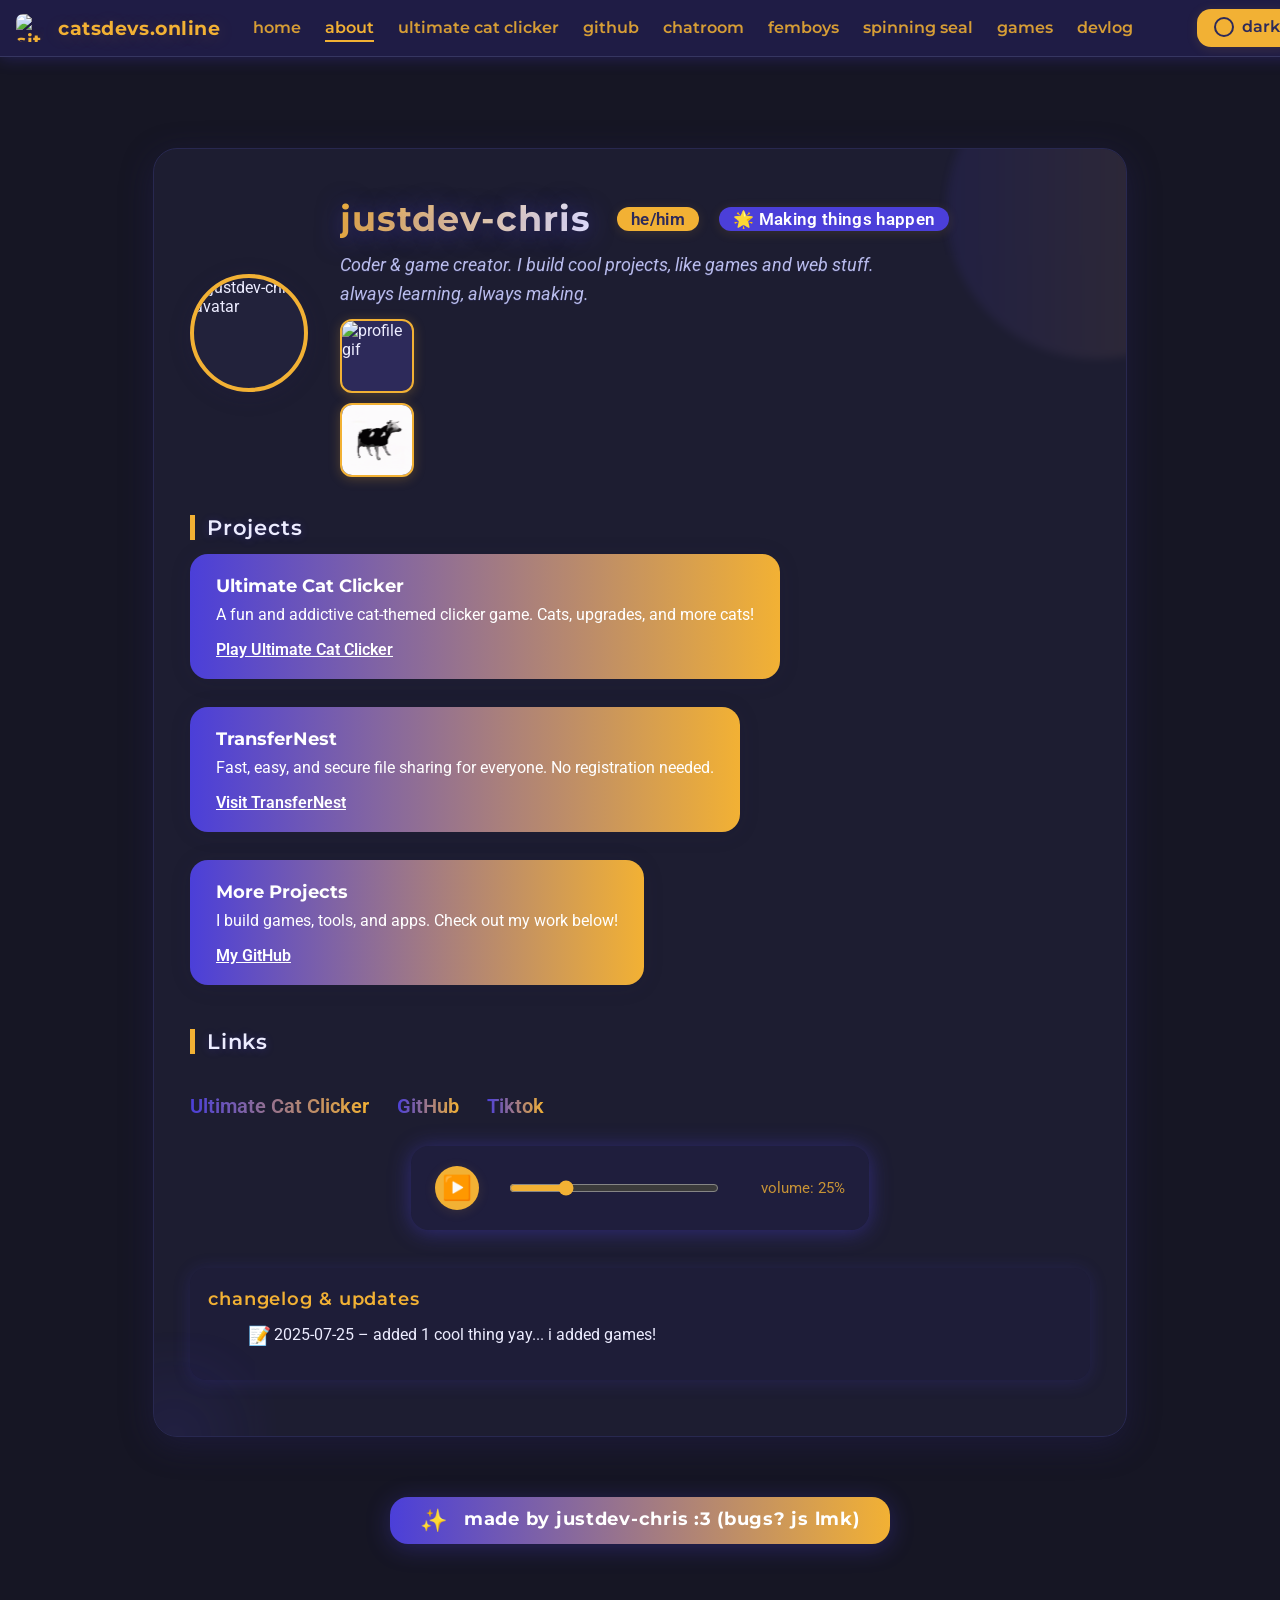
==== about/index.html @ 3395d658 "Update index.html" ====
<!DOCTYPE html>
<html lang="en">
<head>
    <meta charset="UTF-8">
    <meta name="viewport" content="width=device-width, initial-scale=1.0">
    <title>cats go brrrr</title>
    <!-- lol sum og meta tags so when sharing the url yk -->
    <meta property="og:title" content="cats go brrrr – justdev-chris" />
    <meta property="og:description" content="catsdevs.online go brrr. Made by justdev-chris!" />
    <meta property="og:image" content="https://avatars.githubusercontent.com/u/185311413?v=4" />
    <meta property="og:type" content="website" />
    <meta property="og:url" content="https://catsdevs.online/about" />
    <meta name="theme-color" content="#161624" />
    <link href="https://fonts.googleapis.com/css2?family=Montserrat:wght@600;700&family=Roboto:wght@400;500&display=swap" rel="stylesheet">
    <link rel="stylesheet" href="style.css">
</head>
<body>
    <!-- nav stuff and sum other stuff -->
    <nav class="navbar">
        <span class="site-logo">
            <img src="https://avatars.githubusercontent.com/u/185311413?v=4" alt="site avatar" />
            catsdevs.online
        </span>
        <div class="nav-links">
            <a href="/" >home</a>
            <a href="/about" class="active">about</a>
            <a href="/" target="_blank">ultimate cat clicker</a>
            <a href="https://github.com/justdev-chris" target="_blank">github</a>
            <a href="/assets">chatroom</a>
            <a href="/assets/femboys">femboys</a>
            <a href="/assets/seal.html">spinning seal</a>
            <a href="/GMFIXV2/">games</a>
            <a href="/assets/devlog">devlog</a>
        </div>
        <div class="nav-right">
            <button class="nav-btn" id="darkModeBtn" title="Toggle dark/light mode">
                <svg id="darkModeIcon" width="22" height="22" viewBox="0 0 22 22" fill="none">
                    <circle cx="11" cy="11" r="9" stroke="#2d2a5a" stroke-width="2"/>
                    <path id="moonPath" d="M15 11a4 4 0 1 1-8 0c0-2.2 1.8-4 4-4a4 4 0 0 1 4 4z" fill="#f2b134"/>
                </svg>
                dark
            </button>
        </div>
    </nav>
    <audio id="bg-music" src="track2.mp3" preload="auto"></audio>
    <div class="container">
        <div class="header">
            <img class="profile-img" src="https://avatars.githubusercontent.com/u/185311413?v=4" alt="justdev-chris avatar">
            <div>
                <div class="info-block">
                    <span class="dev-alias">justdev-chris</span>
                    <span class="pronouns">he/him</span>
                    <span class="status">🌟 Making things happen</span>
                </div>
                <div class="bio">
                    Coder & game creator. I build cool projects, like games and web stuff.<br>
                    always learning, always making.
                </div>
                <img class="gif-preview" src="https://c.tenor.com/3DzhsHs_8G8AAAAC/tenor.gif" alt="profile gif">
                <img class="gif-preview" src="background.gif" alt="profile gif">
            </div>
        </div>

        <div class="section-title">Projects</div>
        <div class="projects-list">
            <div class="project-card">
                <div>
                    <div class="project-title">Ultimate Cat Clicker</div>
                    <div class="project-desc">A fun and addictive cat-themed clicker game. Cats, upgrades, and more cats!</div>
                </div>
                <a class="project-link" href="https://catsdevs.online" target="_blank">Play Ultimate Cat Clicker</a>
            </div>
            <div class="project-card">
                <div>
                    <div class="project-title">TransferNest</div>
                    <div class="project-desc">Fast, easy, and secure file sharing for everyone. No registration needed.</div>
                </div>
                <a class="project-link" href="https://catsdevs.online/TransferNest" target="_blank">Visit TransferNest</a>
            </div>
            <div class="project-card">
                <div>
                    <div class="project-title">More Projects</div>
                    <div class="project-desc">I build games, tools, and apps. Check out my work below!</div>
                </div>
                <a class="project-link" href="https://github.com/justdev-chris" target="_blank">My GitHub</a>
            </div>
        </div>

        <div class="section-title">Links</div>
        <div class="contact">
            <a href="https://catsdevs.online" target="_blank">Ultimate Cat Clicker</a>
            <a href="https://github.com/justdev-chris" target="_blank">GitHub</a>
            <a href="https://tiktok.com/@chris_230" target="_blank">Tiktok</a>
        </div>

        <!-- boombox ahh -->
        <div class="player-wrap" id="player-wrap">
            <button class="player-btn" id="player-play" title="Play/Pause" aria-label="Play/Pause">▶️</button>
            <input class="player-slider" id="player-volume" type="range" min="0" max="1" step="0.01" value="0.25" title="Volume">
            <span class="player-label" id="player-status">volume: 25%</span>
        </div>

        <!-- changlog -->
        <div class="changelog">
            <div class="changelog-title">changelog & updates</div>
            <ul class="changelog-list">
                <li>2025-07-25 – added 1 cool thing yay... i added games!</li>
            </ul>
        </div>
    </div>
    <footer class="footer">
      <a class="footer-link" href="https://github.com/justdev-chris" target="_blank" rel="noopener noreferrer">
        <span>made by justdev-chris :3 (bugs? js lmk)</span>
      </a>
    <script src="script.js"></script>
    <script src="main.js"></script>
</body>
</html>
---- about/style.css ----
:root {
    --primary: #ececff;
    --accent: #f2b134;
    --bg: #161624;
    --card-bg: rgba(30, 30, 50, 0.94);
    --text: #ececff;
    --gradient: linear-gradient(90deg, #4b3fd9 0%, #f2b134 100%);
    --border: #282850;
    --shadow: 0 8px 32px 0 rgba(36, 32, 84, 0.44);
    --nav-bg: rgba(36,32,84,0.7);
    --nav-border: #363661;
    --nav-text: #f2b134;
    --light-bg: #f7f9fc;
    --light-card-bg: #fff;
    --light-primary: #2d2a5a;
    --light-text: #282828;
    --light-border: #d4d4ef;
}
[data-theme='light'] {
    --bg: var(--light-bg);
    --card-bg: var(--light-card-bg);
    --primary: var(--light-primary);
    --text: var(--light-text);
    --nav-bg: #ececff;
    --nav-text: #4b3fd9;
    --border: var(--light-border);
}
body {
    background: var(--bg);
    font-family: 'Roboto', Arial, sans-serif;
    color: var(--text);
    min-height: 100vh;
    padding: 40px;
    position: relative;
    overflow-x: hidden;
    transition: background 0.6s cubic-bezier(.77,0,.18,1);
}
.navbar {
    width: 100vw;
    max-width: 100%;
    background: var(--nav-bg);
    border-bottom: 1.5px solid var(--nav-border);
    box-shadow: 0 2px 14px #4b3fd940;
    font-family: 'Montserrat', sans-serif;
    display: flex;
    align-items: center;
    padding: 0 16px;
    position: fixed;
    top: 0;
    left: 0;
    z-index: 99;
    height: 56px;
    transition: background 0.5s;
}
.navbar .site-logo {
    font-weight: 700;
    font-size: 1.18em;
    color: var(--accent);
    margin-right: 32px;
    letter-spacing: 0.03em;
    text-shadow: 0 2px 18px #f2b13430;
    display: flex;
    align-items: center;
    gap: 7px;
}
.navbar .site-logo img {
    width: 28px;
    height: 28px;
    border-radius: 7px;
    margin-right: 7px;
}
.navbar .nav-links {
    display: flex;
    gap: 24px;
    font-size: 1em;
}
.navbar .nav-links a {
    color: var(--nav-text);
    text-decoration: none;
    font-weight: 600;
    position: relative;
    opacity: 0.87;
    padding: 3px 0;
    transition: color 0.18s, opacity 0.15s;
}
.navbar .nav-links a.active {
    color: var(--accent);
    border-bottom: 2px solid var(--accent);
    opacity: 1;
}
.navbar .nav-links a:not(.active):hover {
    opacity: 1;
    color: var(--accent);
}
.navbar .nav-right {
    margin-left: auto;
    display: flex;
    align-items: center;
    gap: 18px;
}
.navbar .nav-btn {
    background: var(--accent);
    border: none;
    border-radius: 14px;
    padding: 7px 16px;
    color: #2d2a5a;
    font-size: 1em;
    font-family: inherit;
    font-weight: 600;
    cursor: pointer;
    box-shadow: 0 2px 12px #f2b13420;
    transition: background 0.16s, color 0.15s, transform 0.13s;
}
.navbar .nav-btn:active {
    background: #f2b134cc;
    transform: scale(0.96);
}
.navbar .nav-btn svg {
    vertical-align: middle;
    margin-right: 7px;
    margin-bottom: 2px;
}
.container {
    max-width: 900px;
    margin: 100px auto 40px auto;
    background: var(--card-bg);
    box-shadow: var(--shadow);
    border-radius: 24px;
    padding: 48px 36px;
    position: relative;
    overflow: hidden;
    border: 1.5px solid var(--border);
    transition: background 0.5s, color 0.5s, border 0.5s;
    animation: fadeInUp 1s cubic-bezier(.77,0,.18,1);
}
@keyframes fadeInUp {
    from {
        opacity: 0;
        transform: translateY(60px) scale(.97);
    }
    to {
        opacity: 1;
        transform: translateY(0) scale(1);
    }
}
.container::before,
.container::after {
    content: '';
    position: absolute;
    z-index: 0;
    pointer-events: none;
}
.container::before {
    top: -90px; right: -120px;
    width: 300px; height: 300px;
    background: var(--gradient);
    border-radius: 50%;
    opacity: 0.10;
    filter: blur(4px);
    animation: gradientMove 12s infinite linear alternate;
}
.container::after {
    left: -80px; bottom: -100px;
    width: 200px; height: 200px;
    background: radial-gradient(circle, #4b3fd9 0%, transparent 80%);
    opacity: 0.1;
    filter: blur(6px);
    animation: gradientMove2 14s infinite linear alternate;
}
@keyframes gradientMove {
    0% {top: -90px; right: -120px;}
    100% {top: -120px; right: -70px;}
}
@keyframes gradientMove2 {
    0% {left: -80px; bottom: -100px;}
    100% {left: -60px; bottom: -80px;}
}
.header {
    display: flex;
    align-items: center;
    z-index: 2;
    position: relative;
    animation: fadeInUp 1.4s cubic-bezier(.77,0,.18,1);
}
.profile-img {
    width: 110px;
    height: 110px;
    border-radius: 50%;
    border: 4px solid var(--accent);
    box-shadow: 0 4px 22px rgba(44,34,84,0.18);
    margin-bottom: 8px;
    margin-right: 32px;
    object-fit: cover;
    background: #22223b;
    transition: box-shadow 0.2s;
}
.profile-img:hover {
    box-shadow: 0 8px 30px #f2b13460;
}
.info-block {
    display: flex;
    align-items: center;
    gap: 16px;
    margin-bottom: 6px;
    flex-wrap: wrap;
}
.dev-alias {
    font-family: 'Montserrat', sans-serif;
    font-size: 2.2rem;
    font-weight: 700;
    color: var(--primary);
    margin-right: 10px;
    letter-spacing: 1px;
    text-shadow: 0 2px 24px #4b3fd980;
    background: linear-gradient(90deg, #f2b134 0%, #ececff 100%);
    -webkit-background-clip: text;
    -webkit-text-fill-color: transparent;
    transition: color 0.4s;
    cursor: pointer;
    animation: pulseText 2.2s infinite alternate;
}
@keyframes pulseText {
    0% { filter: brightness(1);}
    60% { filter: brightness(1);}
    70% { filter: brightness(1.2);}
    100% { filter: brightness(1);}
}
.pronouns, .status {
    font-size: 1.05rem;
    background: var(--accent);
    color: #2d2a5a;
    border-radius: 12px;
    padding: 2px 14px;
    margin-right: 4px;
    font-weight: 600;
    letter-spacing: 0.02em;
    display: inline-block;
    box-shadow: 0 2px 12px #f2b13420;
    transition: background 0.2s;
}
.status {
    background: #4b3fd9;
    color: #fff;
}
.bio {
    font-size: 1.15rem;
    margin: 10px 0 8px 0;
    color: #b8bbea;
    font-style: italic;
    line-height: 1.6;
    text-shadow: 0 1px 0 #32326480;
    animation: fadeInUp 1.7s;
}
.gif-preview {
    margin: 10px 0 0 0;
    width: 70px;
    height: 70px;
    border-radius: 12px;
    object-fit: cover;
    box-shadow: 0 2px 12px #f2b13440;
    border: 2px solid var(--accent);
    background: #2d2a5a;
    display: block;
    transition: box-shadow 0.2s;
}
.gif-preview:hover {
    box-shadow: 0 8px 30px #f2b13480;
}
.section-title {
    margin-top: 38px;
    font-family: 'Montserrat', sans-serif;
    font-size: 1.3rem;
    color: var(--primary);
    font-weight: 600;
    letter-spacing: 0.04em;
    border-left: 5px solid var(--accent);
    padding-left: 12px;
    margin-bottom: 14px;
    text-shadow: 0 1px 8px #4b3fd950;
    transition: color 0.4s;
    animation: fadeInUp 1.2s cubic-bezier(.77,0,.18,1);
}
.projects-list {
    display: flex;
    flex-wrap: wrap;
    gap: 22px;
}
.project-card {
    background: var(--gradient);
    color: #fff;
    padding: 20px 26px;
    border-radius: 18px;
    min-width: 230px;
    box-shadow: 0 2px 22px rgba(44,34,84,0.11);
    margin-bottom: 6px;
    position: relative;
    display: flex;
    flex-direction: column;
    justify-content: space-between;
    transition: transform 0.13s, box-shadow 0.2s;
    animation: fadeInUp 1.5s cubic-bezier(.77,0,.18,1);
}
.project-card:hover {
    transform: scale(1.04) rotate(-1.5deg);
    box-shadow: 0 8px 32px #f2b13440;
}
.project-title {
    font-size: 1.15rem;
    font-family: 'Montserrat', sans-serif;
    font-weight: 700;
    margin-bottom: 8px;
}
.project-desc {
    font-size: 1rem;
    font-weight: 400;
    margin-bottom: 10px;
}
.project-link {
    color: #fff;
    font-weight: 600;
    text-decoration: underline;
    margin-top: 6px;
    transition: color 0.1s;
}
.project-link:hover {
    color: #2d2a5a;
}
.contact {
    margin-top: 40px;
    display: flex;
    align-items: center;
    gap: 28px;
}
.contact a {
    color: var(--primary);
    font-size: 1.28rem;
    text-decoration: none;
    background: var(--gradient);
    -webkit-background-clip: text;
    -webkit-text-fill-color: transparent;
    font-weight: 600;
    transition: text-shadow 0.1s;
}
.contact a:hover {
    text-shadow: 0 2px 16px #f2b13440;
}
/* --- Music Player Styles --- */
.player-wrap {
    margin: 28px auto 0 auto;
    max-width: 410px;
    background: rgba(36,32,84,0.35);
    border-radius: 18px;
    box-shadow: 0 2px 22px #4b3fd970;
    padding: 20px 24px;
    display: flex;
    align-items: center;
    gap: 18px;
    z-index: 10;
    position: relative;
    animation: fadeInUp 1.9s cubic-bezier(.77,0,.18,1);
}
.player-btn {
    background: var(--accent);
    border: none;
    border-radius: 50%;
    width: 44px;
    height: 44px;
    font-size: 1.5em;
    color: #2d2a5a;
    cursor: pointer;
    box-shadow: 0 2px 12px #f2b13420;
    transition: background 0.18s, transform 0.14s;
}
.player-btn:active {
    background: #f2b134cc;
    transform: scale(0.94);
}
.player-slider {
    flex: 1;
    accent-color: var(--accent);
    margin: 0 12px;
}
.player-label {
    font-size: 0.95em;
    color: var(--accent);
    margin-left: 12px;
    opacity: 0.8;
}
/* Changelog Section */
.changelog {
    margin-top: 38px;
    margin-bottom: 8px;
    padding: 20px 18px;
    border-radius: 16px;
    background: rgba(36,32,84,0.20);
    box-shadow: 0 2px 18px #4b3fd930;
    animation: fadeInUp 2.1s cubic-bezier(.77,0,.18,1);
}
.changelog-title {
    font-family: 'Montserrat', sans-serif;
    font-size: 1.11em;
    color: var(--accent);
    font-weight: 600;
    margin-bottom: 10px;
    letter-spacing: 0.05em;
}
.changelog-list {
    list-style: none;
    color: var(--primary);
    font-size: 1em;
}
.changelog-list li {
    margin-bottom: 8px;
    position: relative;
    padding-left: 26px;
    transition: color 0.2s;
}
.changelog-list li::before {
    content: "📝";
    position: absolute;
    left: 0;
    top: 0;
    font-size: 1.15em;
    color: var(--accent);
    animation: pulseText 2.6s infinite alternate;
}
/* Footer styles */
.footer {
    margin: 60px auto 0 auto;
    text-align: center;
    z-index: 5;
    position: relative;
    animation: fadeInUp 2.3s cubic-bezier(.77,0,.18,1);
}
.footer-link {
    display: inline-block;
    font-family: 'Montserrat', sans-serif;
    padding: 10px 30px;
    background: linear-gradient(90deg, #4b3fd9 0%, #f2b134 100%);
    color: #fff;
    font-weight: 700;
    font-size: 1.15rem;
    border-radius: 18px;
    box-shadow: 0 4px 24px #4b3fd950;
    text-decoration: none;
    letter-spacing: 0.04em;
    position: relative;
    overflow: hidden;
    transition: background 0.15s, box-shadow 0.18s, transform 0.17s;
    margin-bottom: 30px;
    animation: pulseFooter 3.8s infinite alternate;
}
@keyframes pulseFooter {
    0% { filter: brightness(1);}
    90% { filter: brightness(1);}
    95% { filter: brightness(1.15);}
    100% { filter: brightness(1);}
}
.footer-link:before {
    content: "✨";
    margin-right: 9px;
    font-size: 1.2em;
    vertical-align: middle;
    animation: sparkle 2.4s infinite linear;
}
@keyframes sparkle {
    0% { filter: brightness(1);}
    80% { filter: brightness(1);}
    85% { filter: brightness(2);}
    90% { filter: brightness(1);}
    100% { filter: brightness(1);}
}
.footer-link:hover, .footer-link:focus {
    background: linear-gradient(90deg, #f2b134 0%, #4b3fd9 100%);
    color: #fff;
    box-shadow: 0 8px 32px #f2b13440, 0 0 0 4px #4b3fd960;
    transform: scale(1.05) rotate(-1deg);
    text-decoration: none;
}
.footer-link span {
    background: none;
    -webkit-background-clip: inherit;
    -webkit-text-fill-color: inherit;
}
@media (max-width: 650px) {
    .navbar { font-size: 0.98em; height: 48px; padding: 0 5px;}
    .navbar .site-logo { font-size: 1em;}
    .container { padding: 24px 8px;}
    .header { flex-direction: column; align-items: flex-start; }
    .profile-img { margin: 0 0 10px 0;}
    .dev-alias { font-size: 1.5rem;}
    .projects-list { flex-direction: column; }
    .footer-link { font-size: 1rem; padding: 8px 14px;}
    .player-wrap { max-width: 98vw; padding: 10px 8px; gap: 10px;}
}
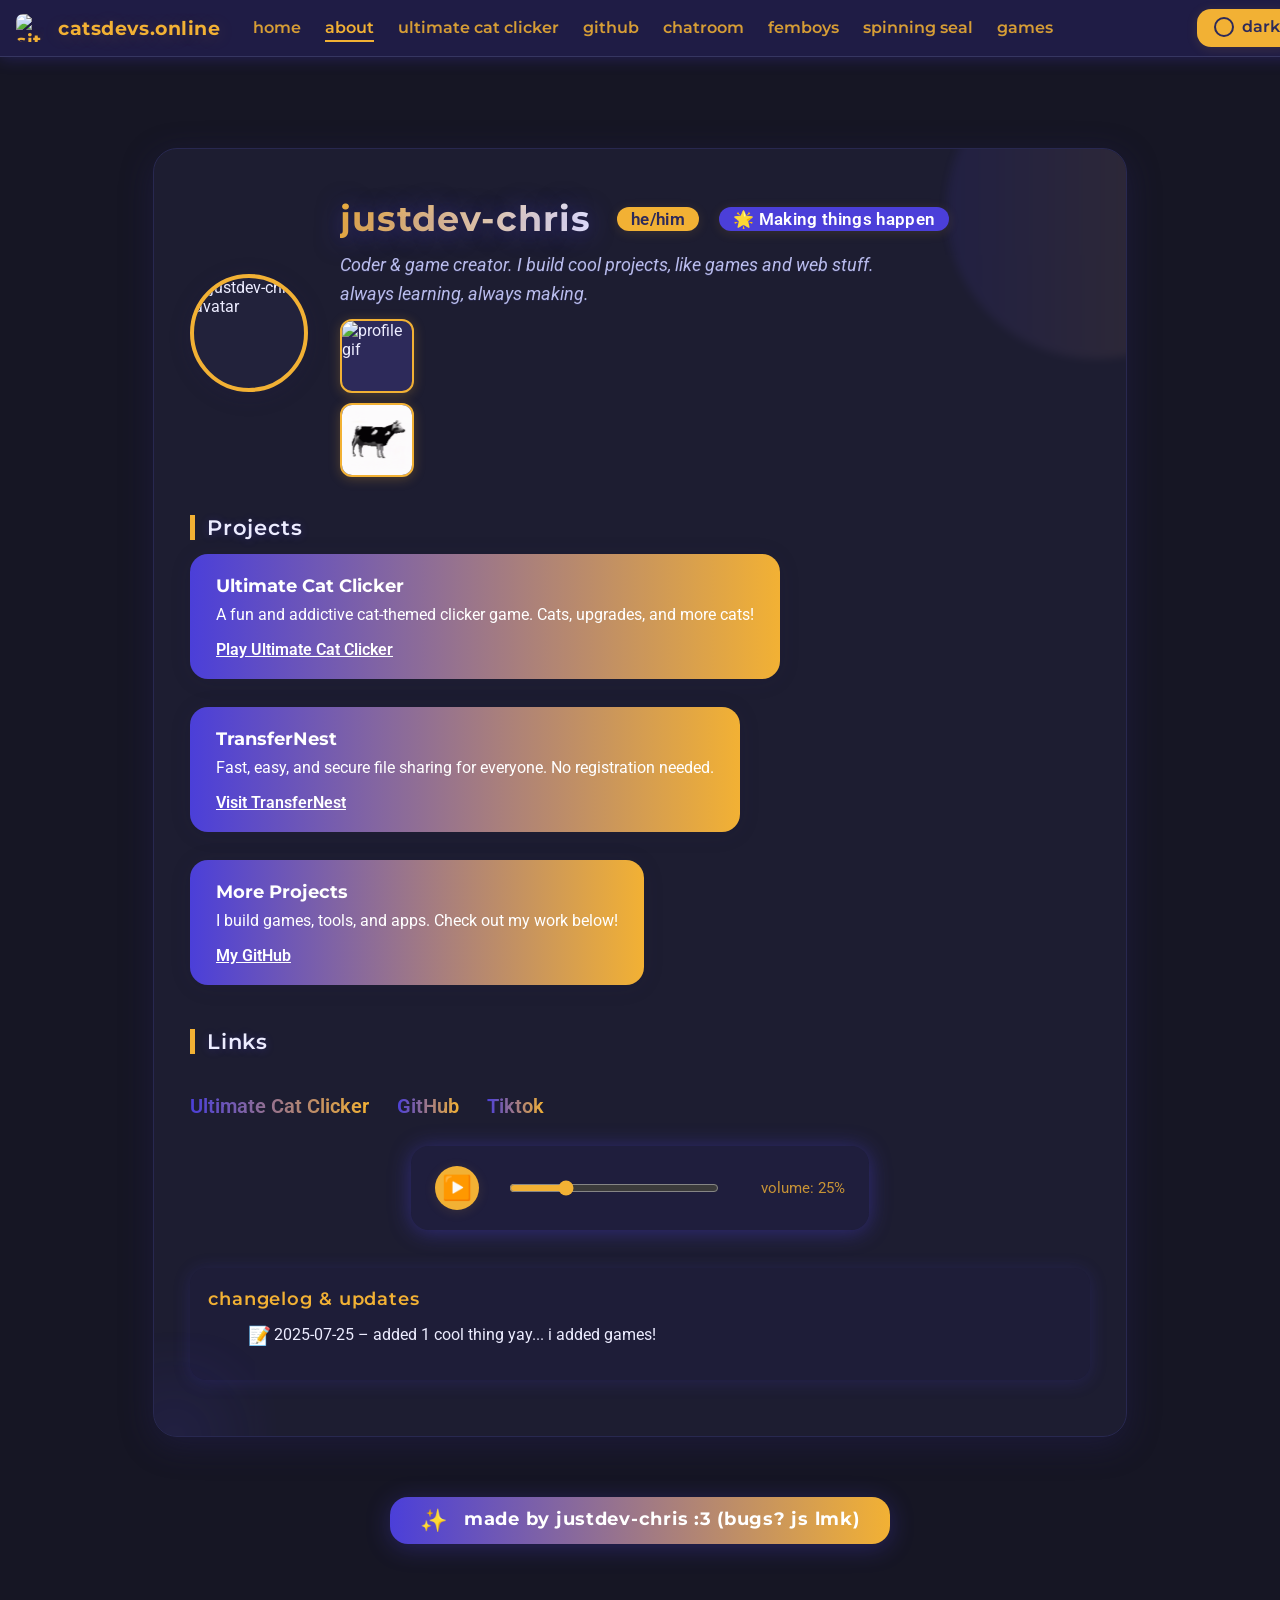
==== commit 7d4d2cf3: "Update index.html" ====
--- a/about/index.html
+++ b/about/index.html
@@ -30,7 +30,6 @@
             <a href="/assets/femboys">femboys</a>
             <a href="/assets/seal.html">spinning seal</a>
             <a href="/GMFIXV2/">games</a>
-            <a href="/assets/devlog">devlog</a>
         </div>
         <div class="nav-right">
             <button class="nav-btn" id="darkModeBtn" title="Toggle dark/light mode">
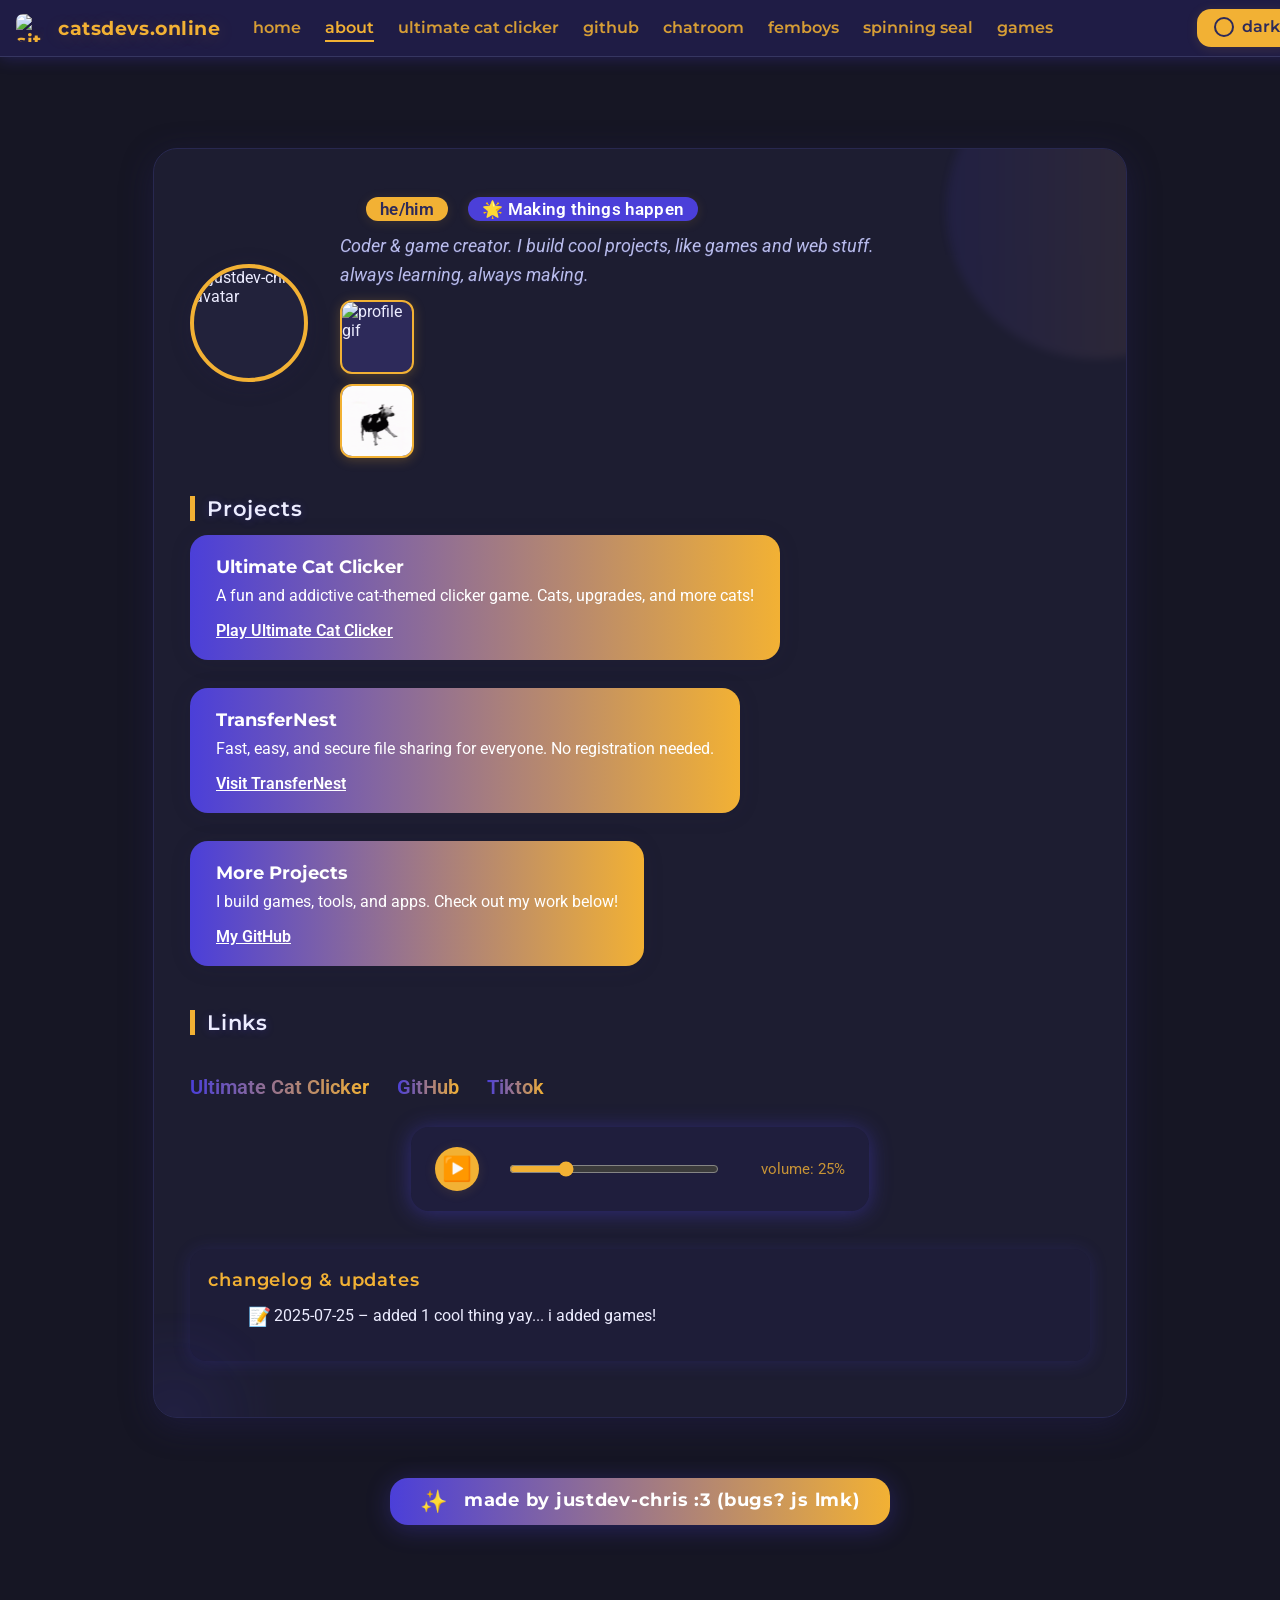
==== commit 74576470: "Update index.html" ====
--- a/about/index.html
+++ b/about/index.html
@@ -47,7 +47,7 @@
             <img class="profile-img" src="https://avatars.githubusercontent.com/u/185311413?v=4" alt="justdev-chris avatar">
             <div>
                 <div class="info-block">
-                    <span class="dev-alias">justdev-chris</span>
+                    <span class="dev-alias"></span>
                     <span class="pronouns">he/him</span>
                     <span class="status">🌟 Making things happen</span>
                 </div>
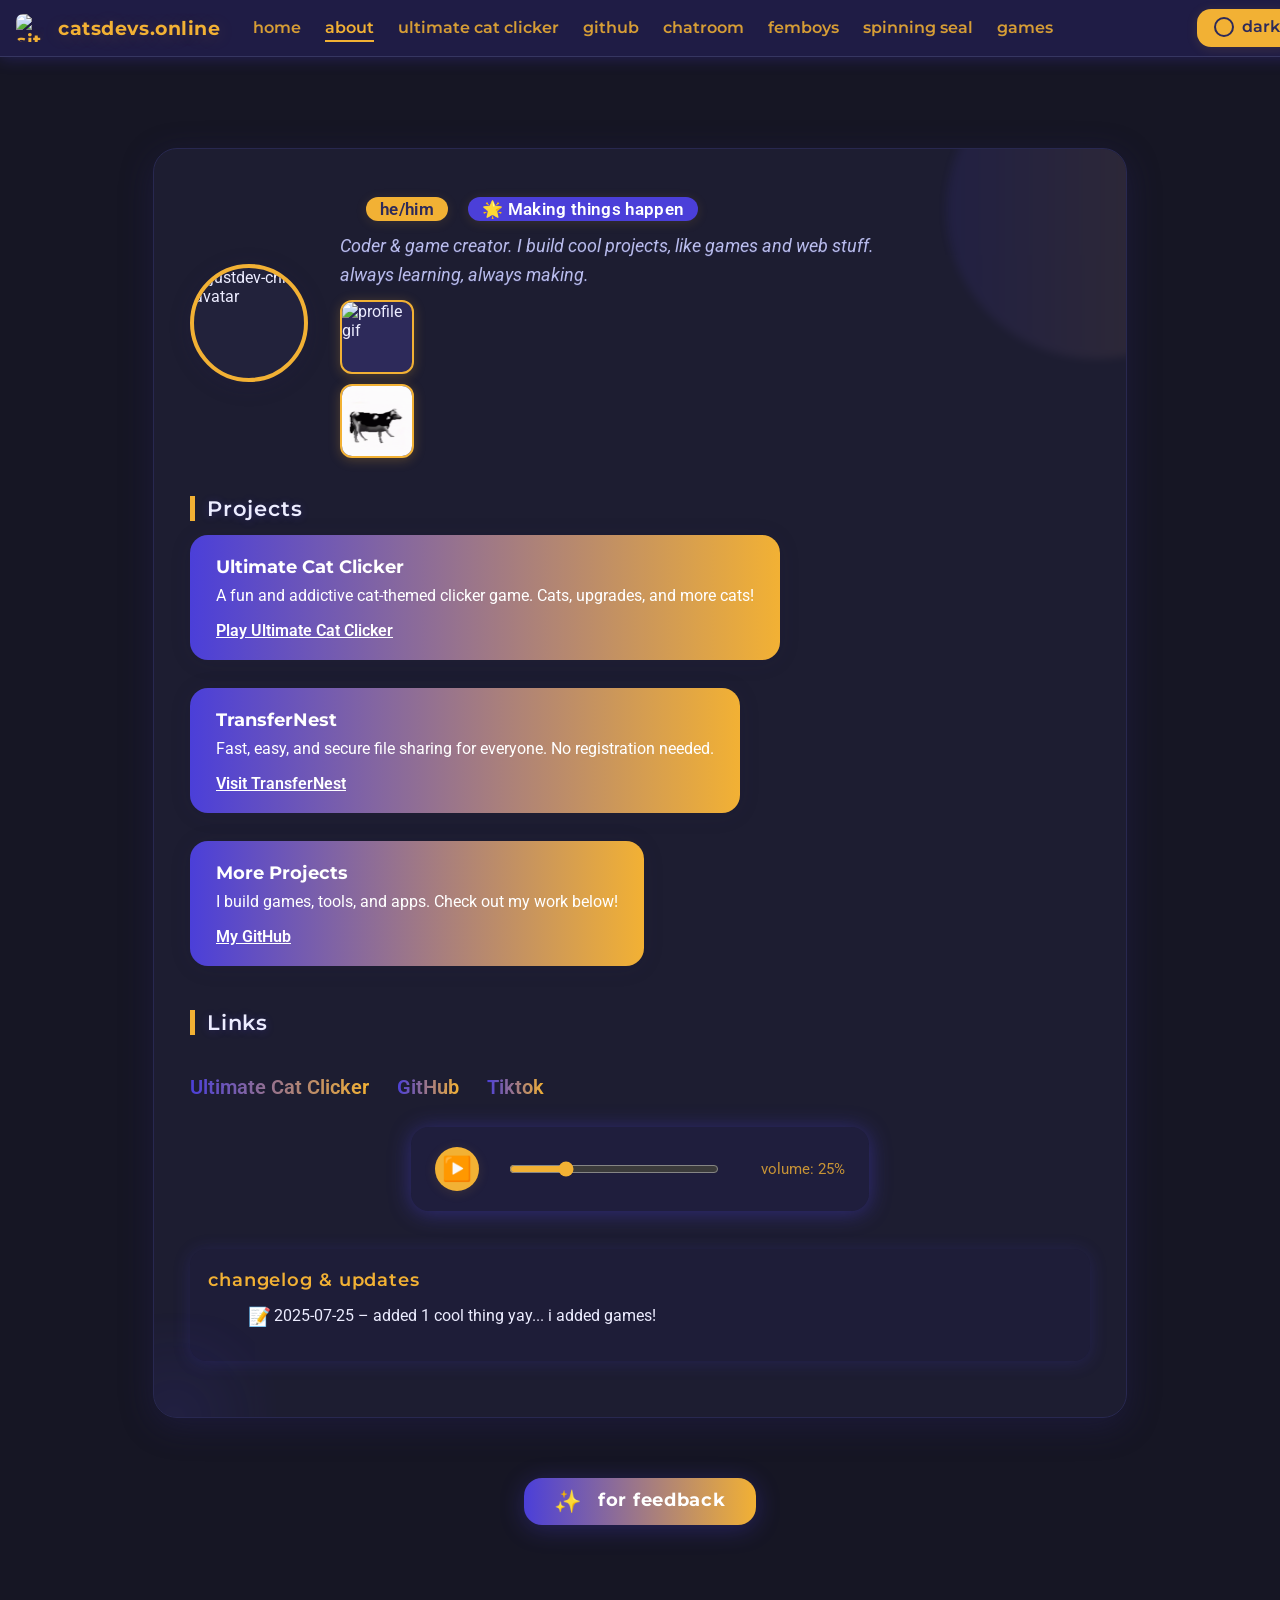
==== commit 1d01378d: "Update index.html" ====
--- a/about/index.html
+++ b/about/index.html
@@ -109,7 +109,7 @@
     </div>
     <footer class="footer">
       <a class="footer-link" href="https://github.com/justdev-chris" target="_blank" rel="noopener noreferrer">
-        <span>made by justdev-chris :3 (bugs? js lmk)</span>
+        <span>for feedback</span>
       </a>
     <script src="script.js"></script>
     <script src="main.js"></script>
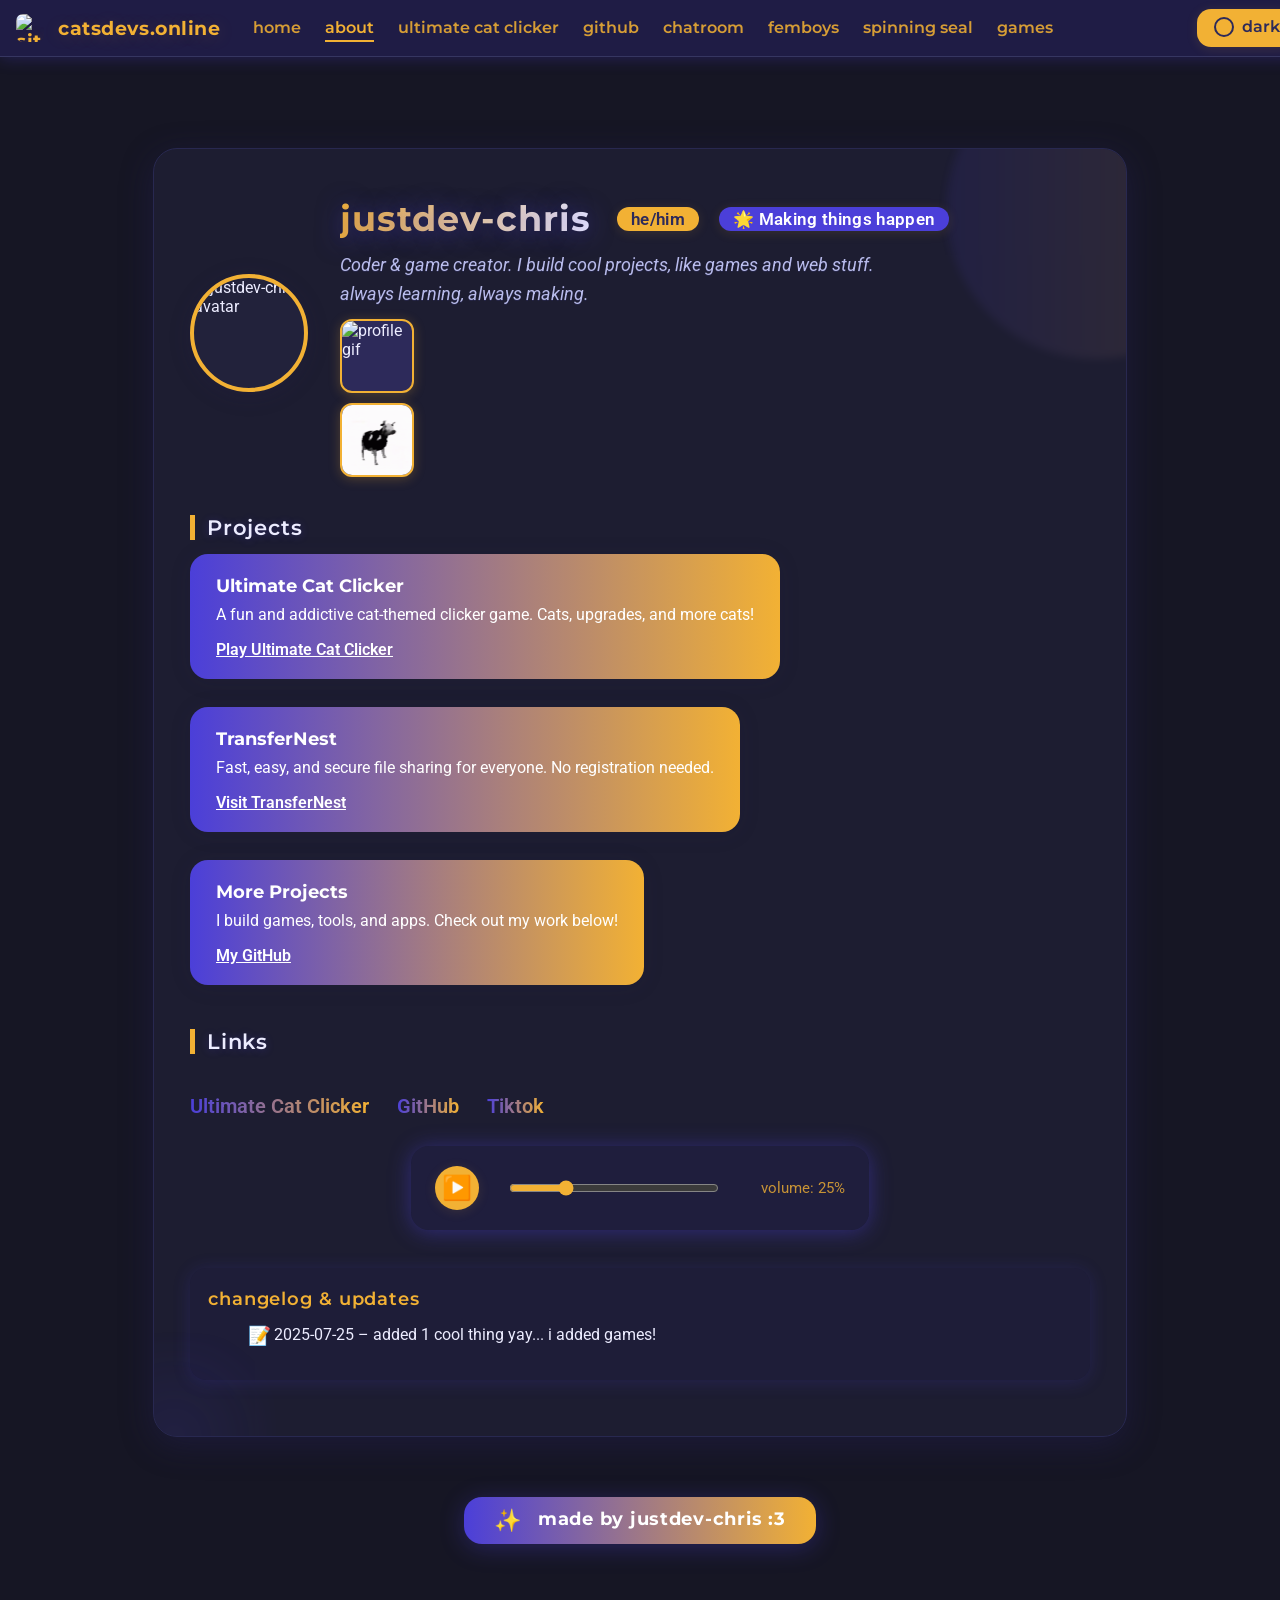
==== commit fa0f7545: "Update index.html" ====
--- a/about/index.html
+++ b/about/index.html
@@ -47,7 +47,7 @@
             <img class="profile-img" src="https://avatars.githubusercontent.com/u/185311413?v=4" alt="justdev-chris avatar">
             <div>
                 <div class="info-block">
-                    <span class="dev-alias"></span>
+                    <span class="dev-alias">justdev-chris</span>
                     <span class="pronouns">he/him</span>
                     <span class="status">🌟 Making things happen</span>
                 </div>
@@ -109,7 +109,7 @@
     </div>
     <footer class="footer">
       <a class="footer-link" href="https://github.com/justdev-chris" target="_blank" rel="noopener noreferrer">
-        <span>for feedback</span>
+        <span>made by justdev-chris :3</span>
       </a>
     <script src="script.js"></script>
     <script src="main.js"></script>
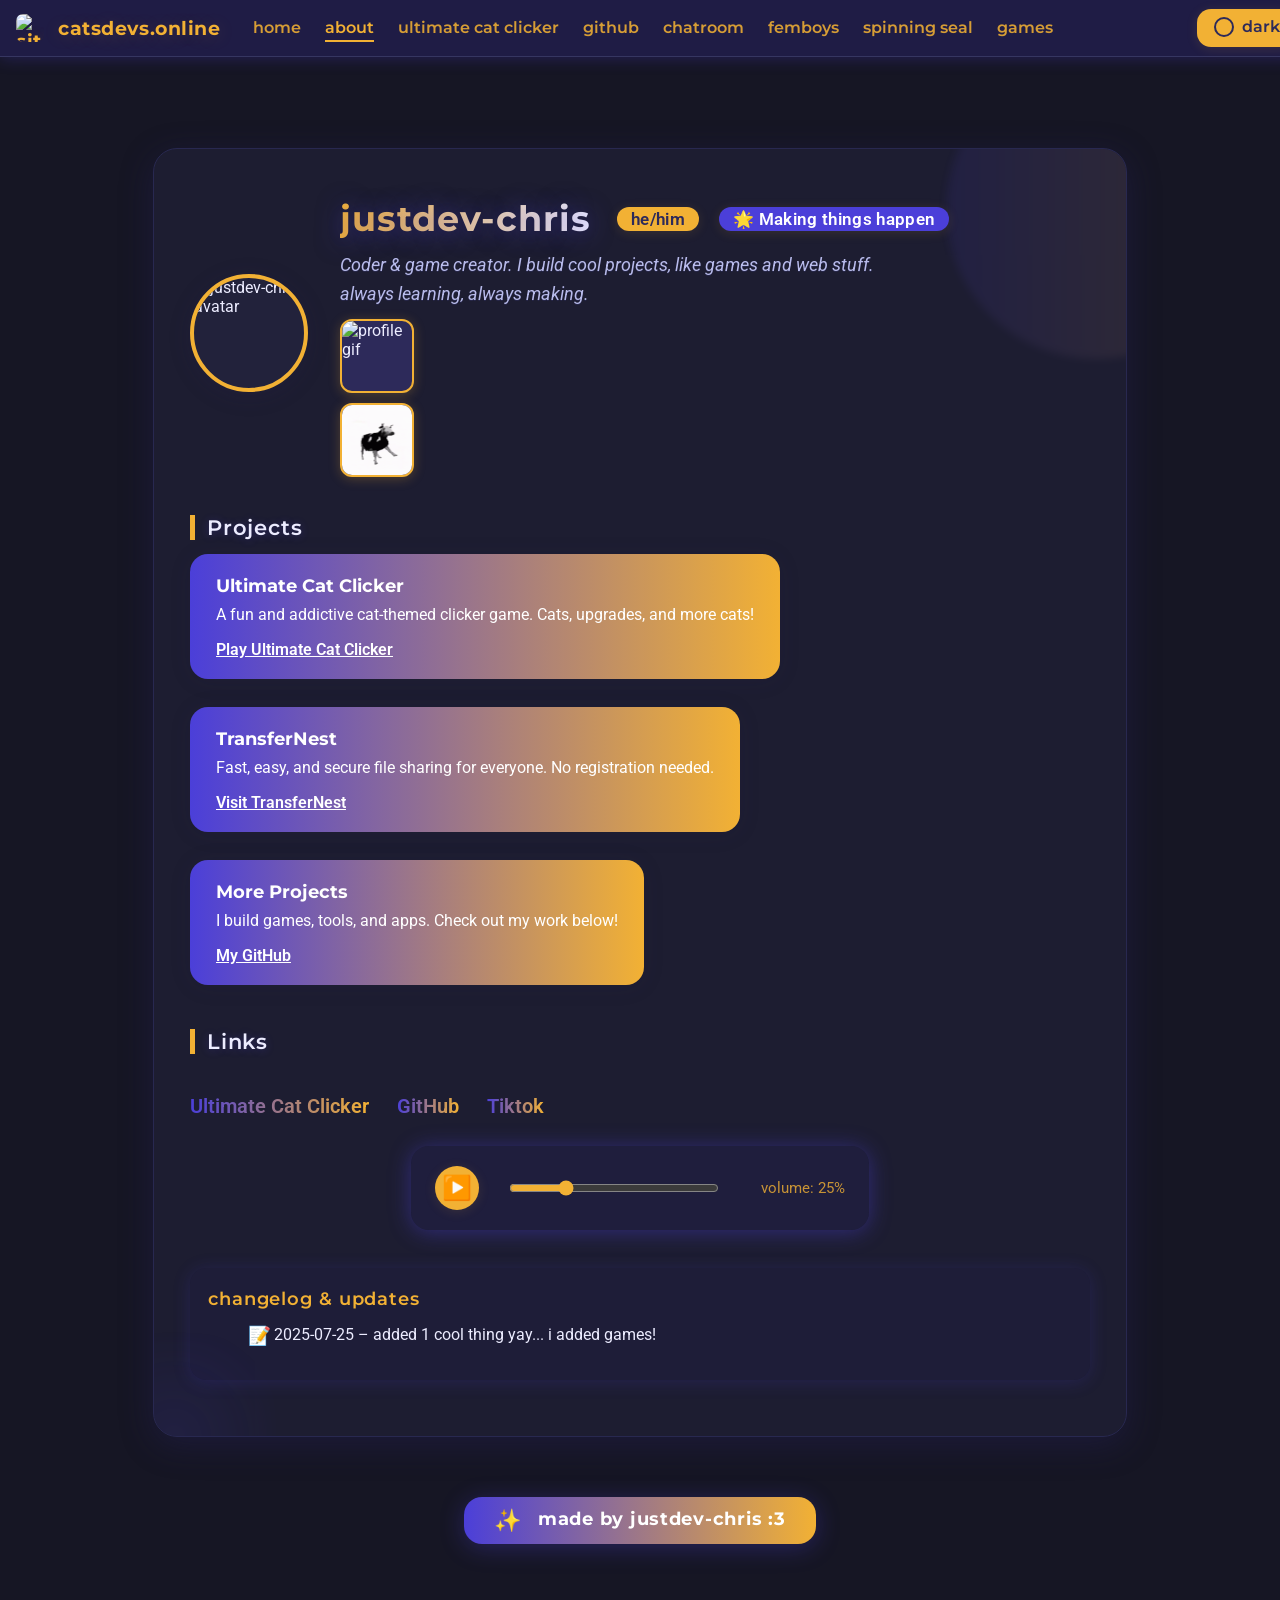
==== commit 8dcb040c: "Update index.html" ====
--- a/about/index.html
+++ b/about/index.html
@@ -74,7 +74,7 @@
                     <div class="project-title">TransferNest</div>
                     <div class="project-desc">Fast, easy, and secure file sharing for everyone. No registration needed.</div>
                 </div>
-                <a class="project-link" href="https://catsdevs.online/TransferNest" target="_blank">Visit TransferNest</a>
+                <a class="project-link" href="https://visa20.ct.ws/transfernest.php" target="_blank">Visit TransferNest</a>
             </div>
             <div class="project-card">
                 <div>
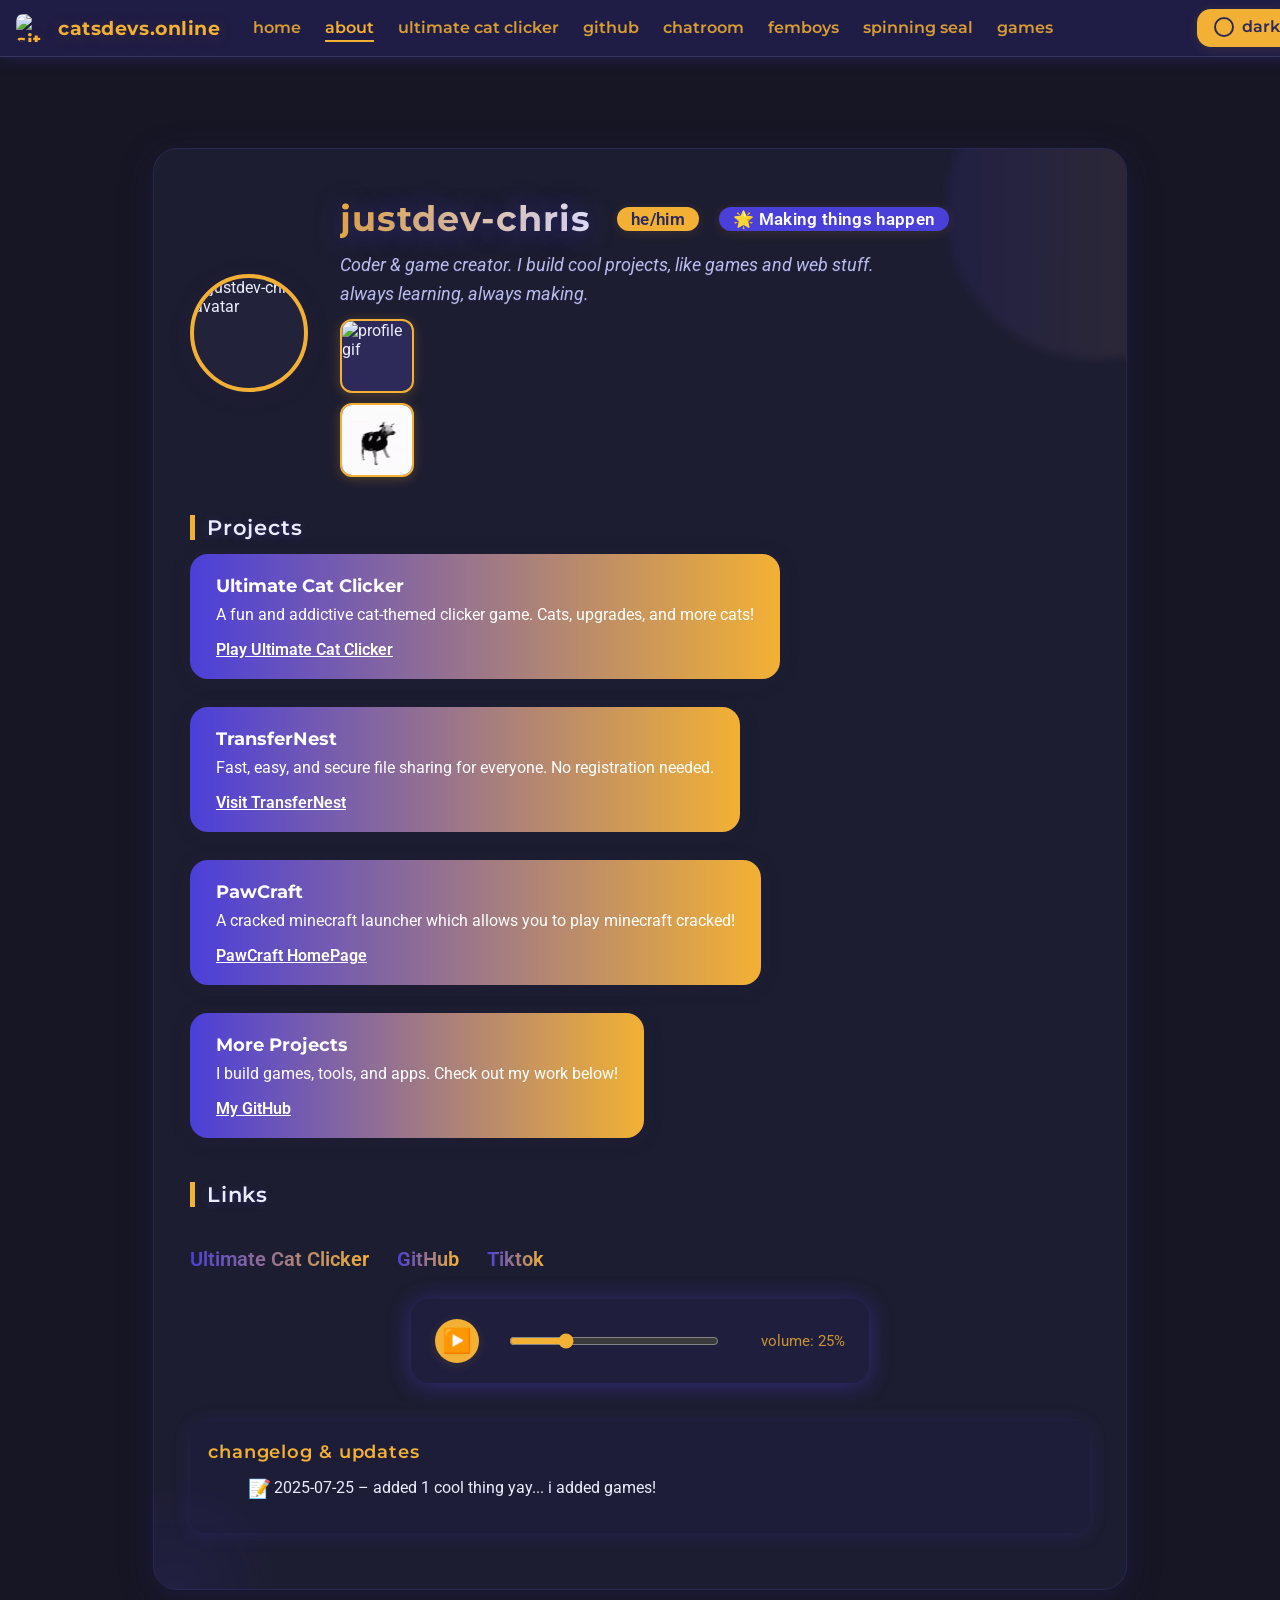
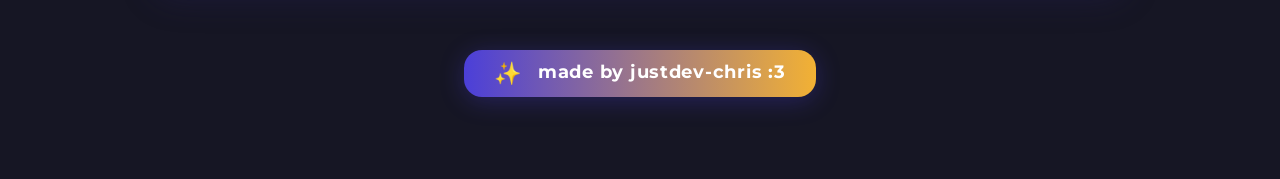
==== commit f5a74e34: "Update index.html" ====
--- a/about/index.html
+++ b/about/index.html
@@ -78,6 +78,13 @@
             </div>
             <div class="project-card">
                 <div>
+                    <div class="project-title">PawCraft</div>
+                    <div class="project-desc">A cracked minecraft launcher which allows you to play minecraft cracked!</div>
+                </div>
+                <a class="project-link" href="https://catsdevs.online/PawCraft/" target="_blank">PawCraft HomePage</a>
+            </div>
+            <div class="project-card">
+                <div>
                     <div class="project-title">More Projects</div>
                     <div class="project-desc">I build games, tools, and apps. Check out my work below!</div>
                 </div>
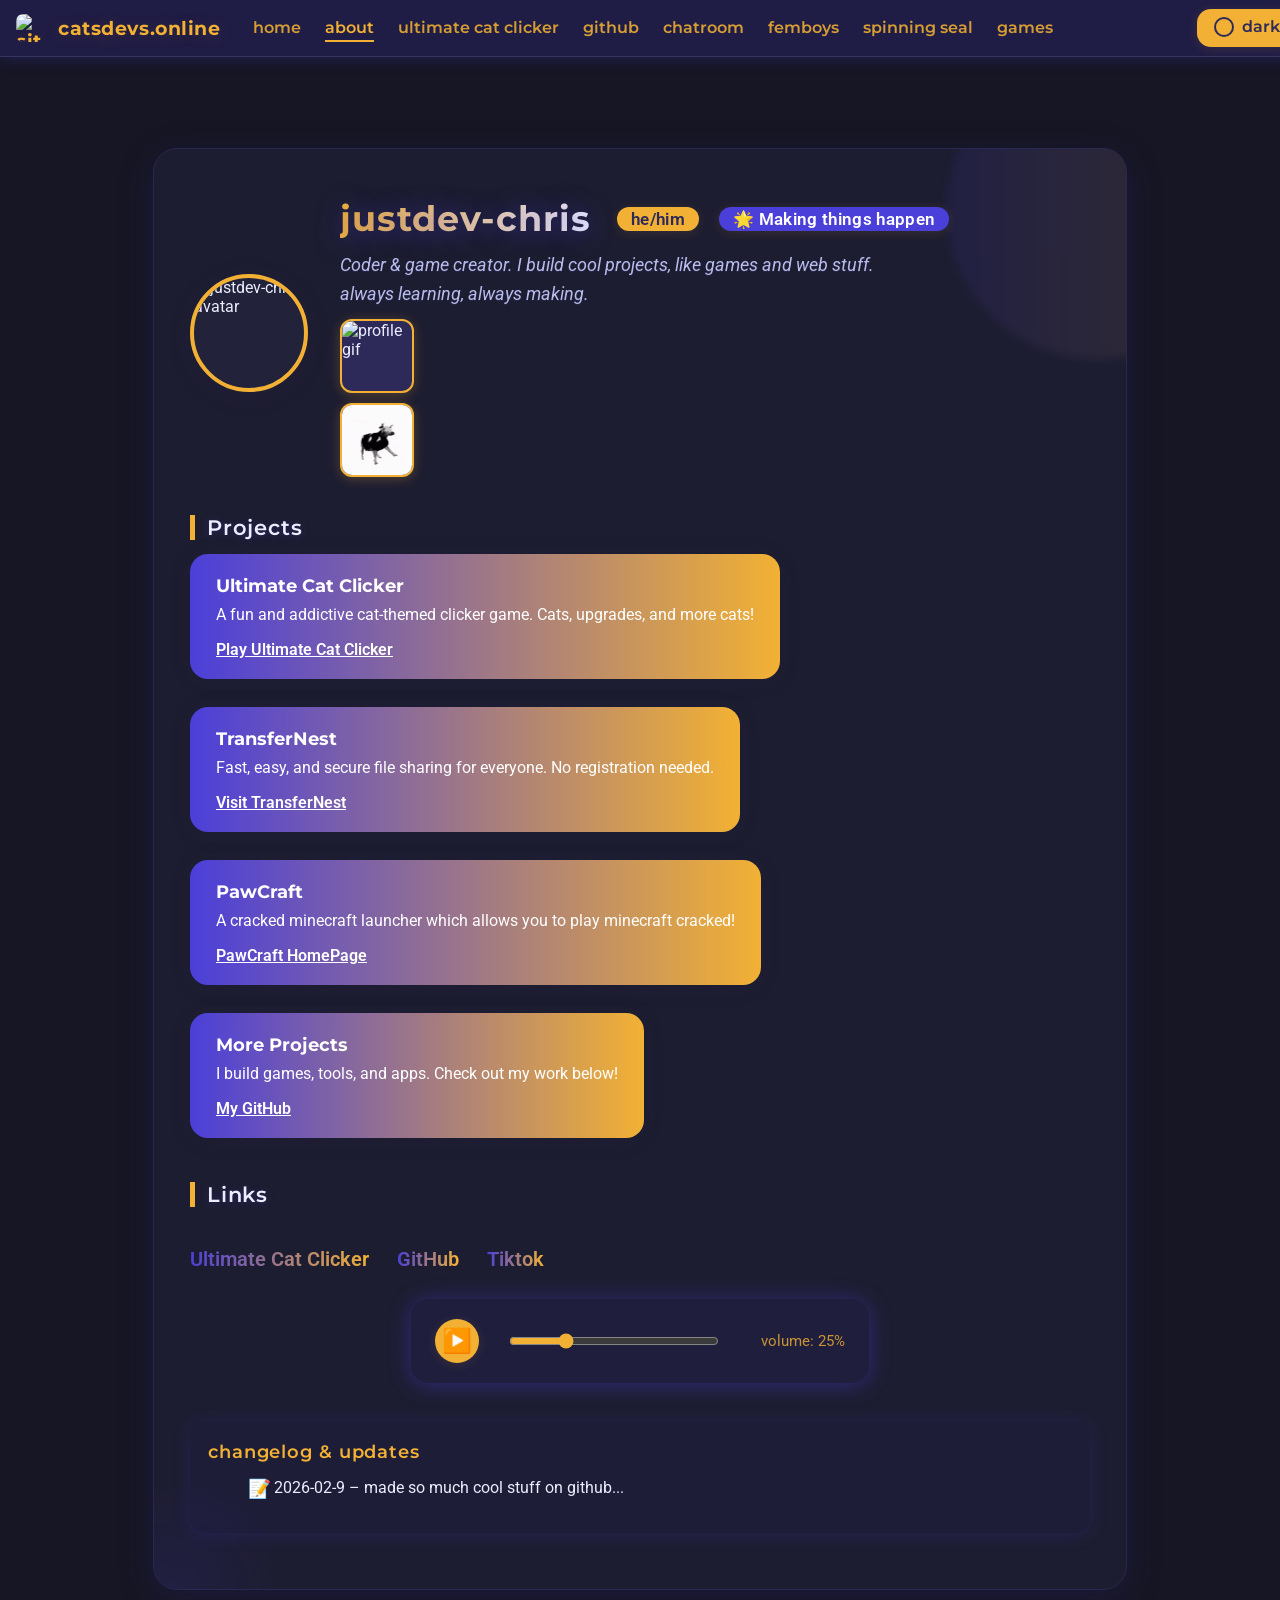
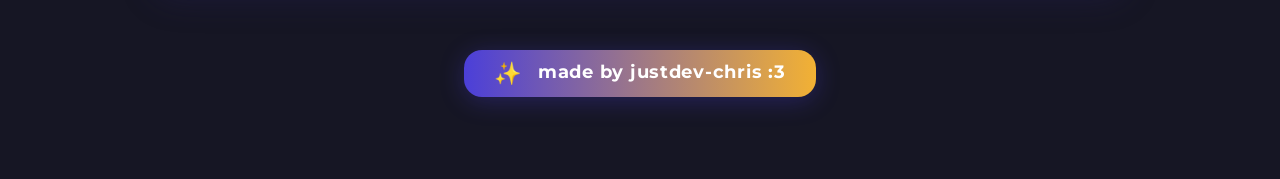
==== commit babccbf6: "Update index.html" ====
--- a/about/index.html
+++ b/about/index.html
@@ -96,7 +96,7 @@
         <div class="contact">
             <a href="https://catsdevs.online" target="_blank">Ultimate Cat Clicker</a>
             <a href="https://github.com/justdev-chris" target="_blank">GitHub</a>
-            <a href="https://tiktok.com/@chris_230" target="_blank">Tiktok</a>
+            <a href="https://tiktok.com/@chrisdevsalot" target="_blank">Tiktok</a>
         </div>
 
         <!-- boombox ahh -->
@@ -110,7 +110,7 @@
         <div class="changelog">
             <div class="changelog-title">changelog & updates</div>
             <ul class="changelog-list">
-                <li>2025-07-25 – added 1 cool thing yay... i added games!</li>
+                <li>2026-02-9 – made so much cool stuff on github...</li>
             </ul>
         </div>
     </div>
